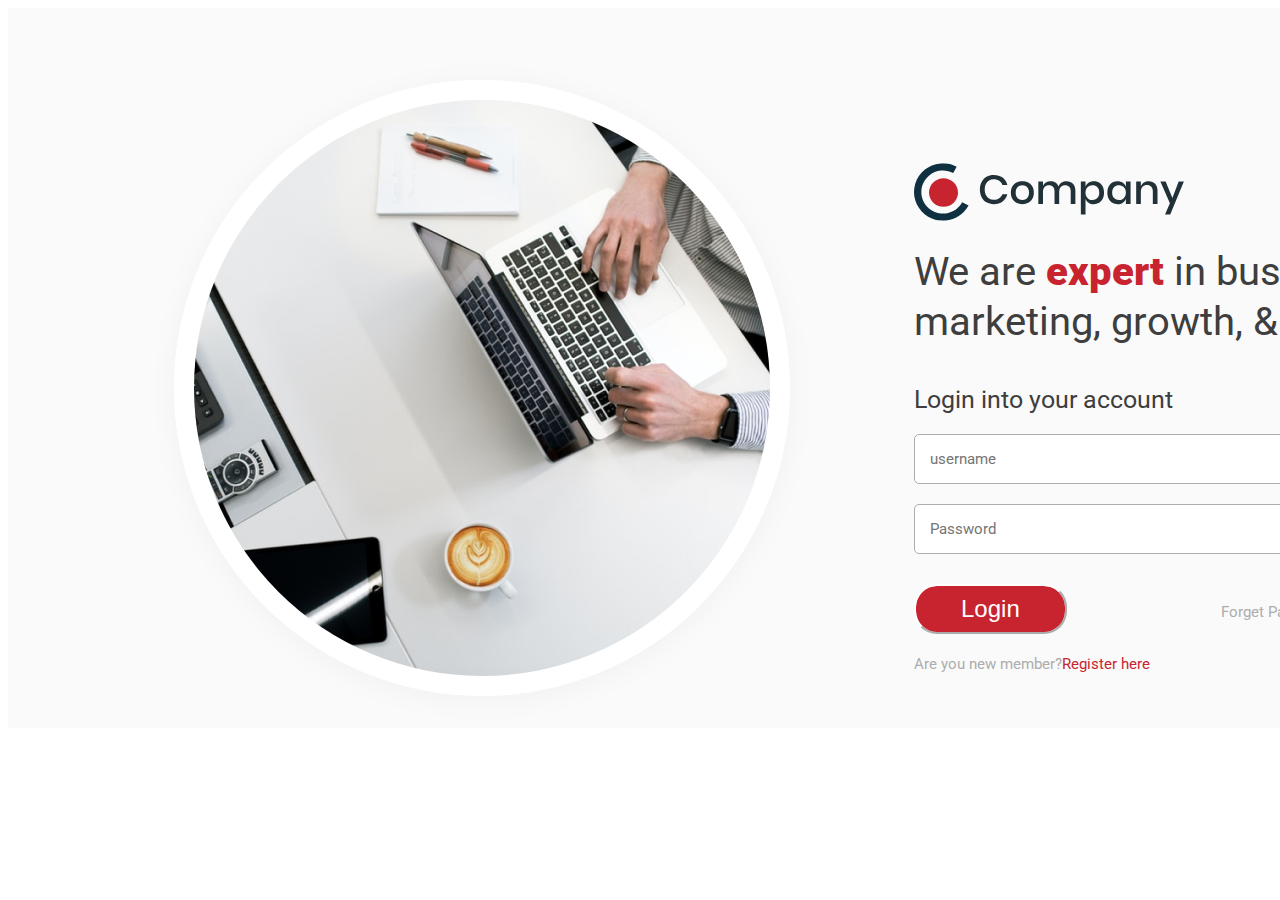
==== index.html @ 05fa9e7a "Assignment 1 uploaded" ====
<!DOCTYPE html>
<html>
  <head>
    <title>Login Page</title>
    <link rel="stylesheet" type="text/css" href="css/style.css"> 
    <link rel="preconnect" href="https://fonts.googleapis.com">
<link rel="preconnect" href="https://fonts.gstatic.com" crossorigin>
<link href="https://fonts.googleapis.com/css2?family=Roboto:wght@300;400&family=Ubuntu&display=swap" rel="stylesheet">
<link rel="preconnect" href="https://fonts.googleapis.com">
<link rel="preconnect" href="https://fonts.gstatic.com" crossorigin>
<link href="https://fonts.googleapis.com/css2?family=Roboto:wght@900&family=Ubuntu&display=swap" rel="stylesheet">
  </head>
  <body>
    <div id="container">
      <div class="left">
        <img class="company-logo" src="images/hero-image.png" />
      </div>
      <div class="right">
        <img class="header-logo" src="images/header-logo.svg">
        <p class="discription">
          We are <span class="expert">expert </span> in business, marketing,
          growth, & sales.
        </p>
        <p class="discription2">Login into your account</p>
        <input class="uname" type="text" placeholder="username">
        <input class="pass" type="password" placeholder="Password">
        <button class="loginbtn" type="submit">Login</button>
        <p  class="forgetpassword" >Forget Password?</p>
        <p class="register">Are you new member?<span class="registerlink"><link>Register here</link></span></p>
      </div>
    </div>
  </body>
</html>
---- css/style.css ----
#container {
  width: 1500px;
  height: 720px;
  display: flex;
  margin: auto;
  justify-content: space-between;
  align-items: center;
  background-color: #fafafa;
}

.left {
  width: 576px;
  height: 576px;
  margin-left: 166px;
  margin-top: 72px;
  margin-bottom: 72px;
}
.right {
  width: 984px;
}
.header-logo {
  width: 272px;
  height: 58px;
  margin-top: 106px;
  margin-left: 164px;
}
.company-logo {
  width: 576px;
  height: 576px;
  border-radius: 50%;
  border: 20px solid #ffffff;
  box-shadow: 0px 4px 31px #0000000a;
}

.discription {
  margin-left: 164px;
  margin-top: 20px;
  text-align: left;
  font-family: Roboto;
  font-size: 40px;
  letter-spacing: 0px;
  color: #3e3e3e;
  opacity: 1;
}

.expert {
  text-align: left;
  font: normal normal 900 40px/53px Roboto;
  letter-spacing: 0px;
  color: #c8242f;
  display: inline;
}

.discription2 {
  /* margin-left: 164px;
    margin-top: 31px; */
  margin: 31px 0px 0px 164px;
  text-align: left;
  font-family: Roboto;
  font-weight: Regular;
  font-size: 25px;
  color: #3e3e3e;
}
.uname {
  margin-left: 164px;
  margin-top: 20px;
  /* background: #ffffff 0% 0% no-repeat padding-box; */
  border: 1px solid #adadad;
  border-radius: 5px;
  font: normal normal normal 15px/20px Roboto;
  letter-spacing: 0px;
  color: #adadad;
  opacity: 1;
  padding-top: 14px;
  padding-bottom: 14px;
  padding-left: 15px;
  padding-right: 224px;
}
.pass {
  margin-left: 164px;
  margin-top: 20px;
  /* background: #ffffff 0% 0% no-repeat padding-box; */
  border: 1px solid #adadad;
  border-radius: 5px;
  font: normal normal normal 15px/20px Roboto;
  letter-spacing: 0px;
  color: #adadad;
  opacity: 1;
  padding-top: 14px;
  padding-bottom: 14px;
  padding-left: 15px;
  padding-right: 224px;
}
.loginbtn {
  display: inline;
  margin-left: 164px;
  margin-right: 150px;
  margin-top: 30px;
  background: #c8242f 0% 0% no-repeat padding-box;
  border-radius: 23px;
  opacity: 1;
  font: normal normal medium 18px/24px Roboto;
  border-color: #ffffff;
  letter-spacing: 0px;
  color: #ffffff;
  font-size: 24px;
  padding-left: 45px;
  padding-top: 9px;
  padding-right: 45px;
  padding-bottom: 9px;
}

.forgetpassword {
  display: inline;
  text-align: left; 
  font: normal normal normal 15px/20px Roboto;
  letter-spacing: 0px;
  color: #adadad;
  
}

.register {
  margin-left: 164px;
  margin-top: 20px;
  margin-bottom: 5px;
  text-align: left;
  font: normal normal normal 15px/20px Roboto;
  letter-spacing: 0px;
  color: #adadad;
  opacity: 1;
}
.registerlink {
  text-align: left;
  font: normal normal normal 15px/20px Roboto;
  letter-spacing: 0px;
  color: #c8242f;
  opacity: 1;
}
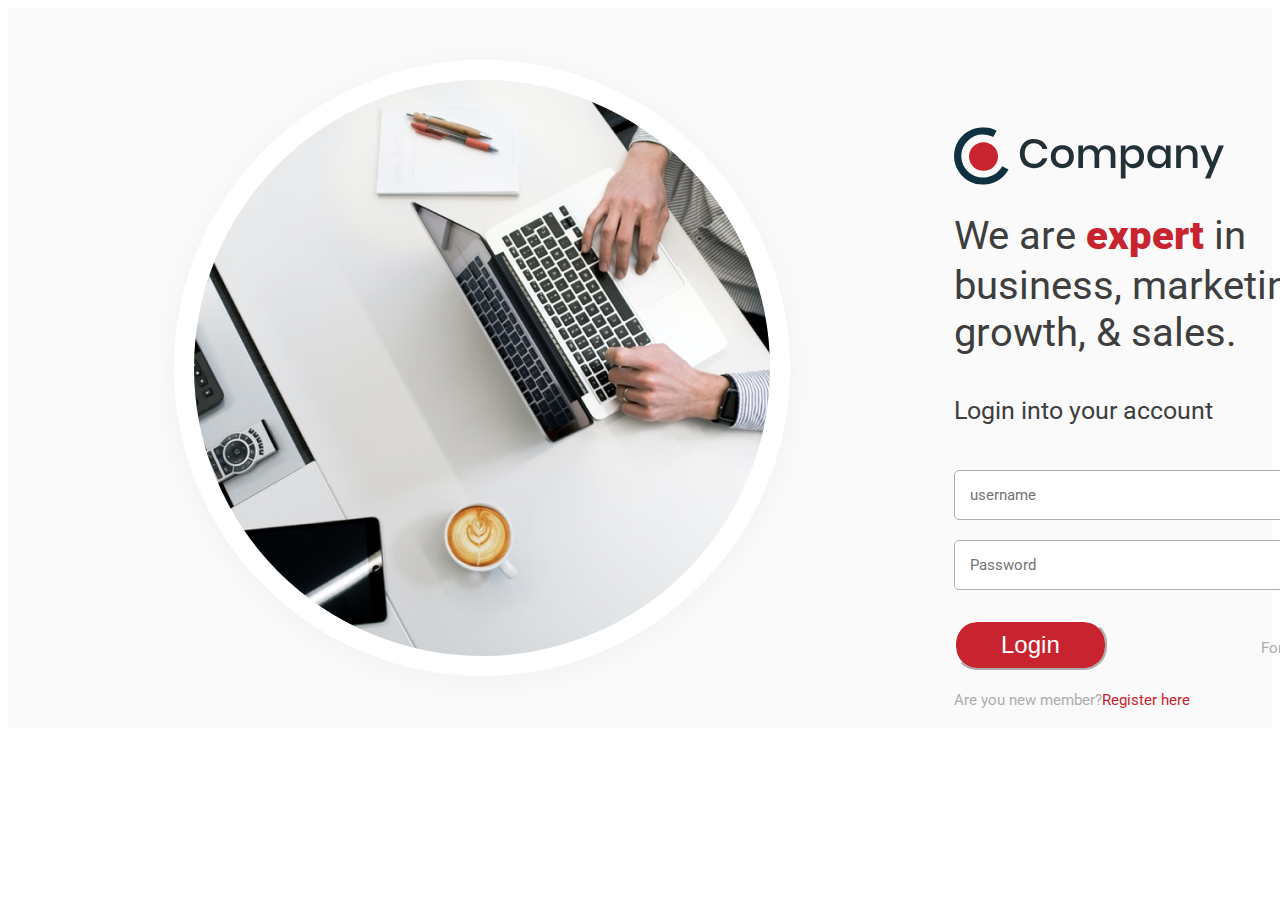
==== commit 09a7ade4: "file for responsive uploaded" ====
--- a/index.html
+++ b/index.html
@@ -11,7 +11,7 @@
 <link href="https://fonts.googleapis.com/css2?family=Roboto:wght@900&family=Ubuntu&display=swap" rel="stylesheet">
   </head>
   <body>
-    <div id="container">
+    <div class="cont">
       <div class="left">
         <img class="company-logo" src="images/hero-image.png" />
       </div>
--- a/css/style.css
+++ b/css/style.css
@@ -1,28 +1,28 @@
-#container {
-  width: 1500px;
-  height: 720px;
+.cont {
+  max-width: 1500px;
+  max-height: 720px;
   display: flex;
   margin: auto;
   justify-content: space-between;
   align-items: center;
   background-color: #fafafa;
 }
-
 .left {
-  width: 576px;
-  height: 576px;
+  width: 650px;
+  height: 616px;
   margin-left: 166px;
   margin-top: 72px;
   margin-bottom: 72px;
 }
 .right {
-  width: 984px;
+  width: auto;
+  margin-left: 164px;
 }
 .header-logo {
   width: 272px;
   height: 58px;
   margin-top: 106px;
-  margin-left: 164px;
+  /* margin-left: 164px; */
 }
 .company-logo {
   width: 576px;
@@ -33,7 +33,7 @@
 }
 
 .discription {
-  margin-left: 164px;
+  /* margin-left: 164px; */
   margin-top: 20px;
   text-align: left;
   font-family: Roboto;
@@ -52,9 +52,8 @@
 }
 
 .discription2 {
-  /* margin-left: 164px;
-    margin-top: 31px; */
-  margin: 31px 0px 0px 164px;
+  margin-top: 31px;
+  /* margin: 31px 0px 0px 164px; */
   text-align: left;
   font-family: Roboto;
   font-weight: Regular;
@@ -62,7 +61,7 @@
   color: #3e3e3e;
 }
 .uname {
-  margin-left: 164px;
+  /* margin-left: 164px; */
   margin-top: 20px;
   /* background: #ffffff 0% 0% no-repeat padding-box; */
   border: 1px solid #adadad;
@@ -77,7 +76,7 @@
   padding-right: 224px;
 }
 .pass {
-  margin-left: 164px;
+  /* margin-left: 164px; */
   margin-top: 20px;
   /* background: #ffffff 0% 0% no-repeat padding-box; */
   border: 1px solid #adadad;
@@ -93,7 +92,7 @@
 }
 .loginbtn {
   display: inline;
-  margin-left: 164px;
+  /* margin-left: 164px; */
   margin-right: 150px;
   margin-top: 30px;
   background: #c8242f 0% 0% no-repeat padding-box;
@@ -120,7 +119,7 @@
 }
 
 .register {
-  margin-left: 164px;
+  /* margin-left: 164px; */
   margin-top: 20px;
   margin-bottom: 5px;
   text-align: left;
@@ -136,3 +135,48 @@
   color: #c8242f;
   opacity: 1;
 }
+
+
+/* ------------------------------------------------------------------------------------------------- */
+
+@media screen and (max-width:800px) {
+  .cont{
+    flex-direction: column;
+  }
+}
+@media screen and (min-width:360px) and (max-width:1024px){
+  
+  .left {
+      margin-left: 100px;
+    }
+  .right{
+    margin-left: 50px;
+  }
+     .company-logo {
+       margin-top: 100px;
+       width: 400px;
+       height: 400px;
+     }
+    .uname {
+      padding-right: 180px;
+    }
+  
+    .pass {
+      padding-right: 180px;
+    }
+  .header-logo{
+    margin-top: 120px;
+  }
+  .discription{
+    margin-bottom: 15px;
+  }
+  .discription2{
+    margin-top: 5px;
+    margin-bottom: 5px;
+  }
+  .loginbtn{
+    margin-top: 15px;
+    margin-right: 40px;
+  }
+}
+
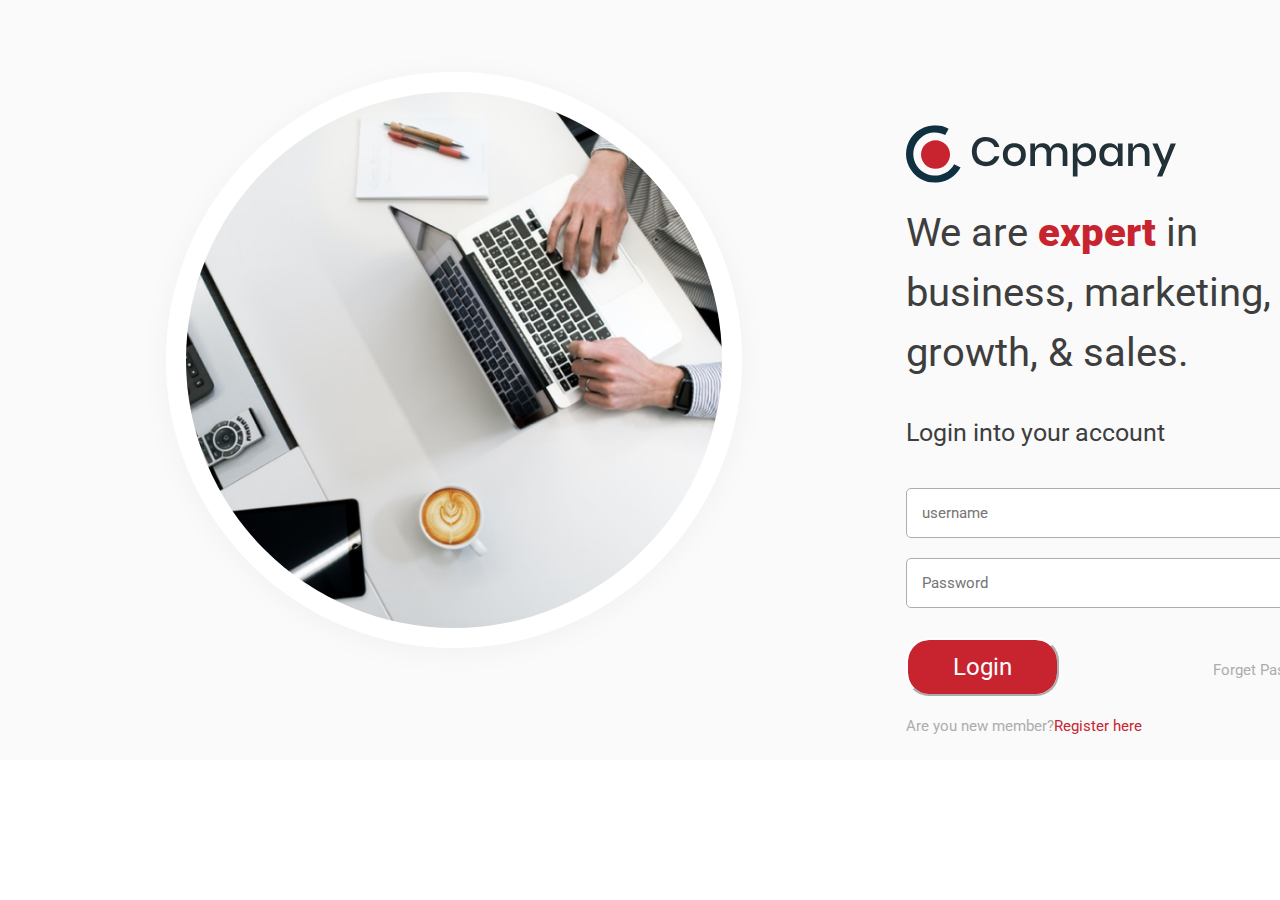
==== commit 3aa1928b: "dashboard and innerpage file updated for responsive" ====
--- a/index.html
+++ b/index.html
@@ -2,6 +2,7 @@
 <html>
   <head>
     <title>Login Page</title>
+        <link type="text/css" rel="stylesheet" href="css/bootstrap.min.css" />
     <link rel="stylesheet" type="text/css" href="css/style.css"> 
     <link rel="preconnect" href="https://fonts.googleapis.com">
 <link rel="preconnect" href="https://fonts.gstatic.com" crossorigin>
@@ -11,7 +12,7 @@
 <link href="https://fonts.googleapis.com/css2?family=Roboto:wght@900&family=Ubuntu&display=swap" rel="stylesheet">
   </head>
   <body>
-    <div class="cont">
+    <div class="cont" id="cont">
       <div class="left">
         <img class="company-logo" src="images/hero-image.png" />
       </div>
@@ -29,5 +30,10 @@
         <p class="register">Are you new member?<span class="registerlink"><link>Register here</link></span></p>
       </div>
     </div>
+    <script>
+      var x=window.screen.availHeight;
+        var y=window.screen.availWidth;
+     
+    </script>
   </body>
 </html>--- a/css/style.css
+++ b/css/style.css
@@ -1,9 +1,9 @@
 .cont {
-  max-width: 1500px;
-  max-height: 720px;
+ 
   display: flex;
+  flex-direction: row;
   margin: auto;
-  justify-content: space-between;
+  /* justify-content: space-between; */
   align-items: center;
   background-color: #fafafa;
 }
@@ -22,7 +22,7 @@
   width: 272px;
   height: 58px;
   margin-top: 106px;
-  /* margin-left: 164px; */
+
 }
 .company-logo {
   width: 576px;
@@ -33,7 +33,7 @@
 }
 
 .discription {
-  /* margin-left: 164px; */
+
   margin-top: 20px;
   text-align: left;
   font-family: Roboto;
@@ -53,7 +53,7 @@
 
 .discription2 {
   margin-top: 31px;
-  /* margin: 31px 0px 0px 164px; */
+
   text-align: left;
   font-family: Roboto;
   font-weight: Regular;
@@ -61,9 +61,9 @@
   color: #3e3e3e;
 }
 .uname {
-  /* margin-left: 164px; */
+
   margin-top: 20px;
-  /* background: #ffffff 0% 0% no-repeat padding-box; */
+
   border: 1px solid #adadad;
   border-radius: 5px;
   font: normal normal normal 15px/20px Roboto;
@@ -76,9 +76,9 @@
   padding-right: 224px;
 }
 .pass {
-  /* margin-left: 164px; */
+
   margin-top: 20px;
-  /* background: #ffffff 0% 0% no-repeat padding-box; */
+  
   border: 1px solid #adadad;
   border-radius: 5px;
   font: normal normal normal 15px/20px Roboto;
@@ -92,7 +92,7 @@
 }
 .loginbtn {
   display: inline;
-  /* margin-left: 164px; */
+  
   margin-right: 150px;
   margin-top: 30px;
   background: #c8242f 0% 0% no-repeat padding-box;
@@ -136,15 +136,7 @@
   opacity: 1;
 }
 
-
-/* ------------------------------------------------------------------------------------------------- */
-
-@media screen and (max-width:800px) {
-  .cont{
-    flex-direction: column;
-  }
-}
-@media screen and (min-width:360px) and (max-width:1024px){
+@media screen  and (max-width:1024px){
   
   .left {
       margin-left: 100px;
@@ -179,4 +171,6 @@
     margin-right: 40px;
   }
 }
-
+.mobile{
+  flex-direction: column;
+}
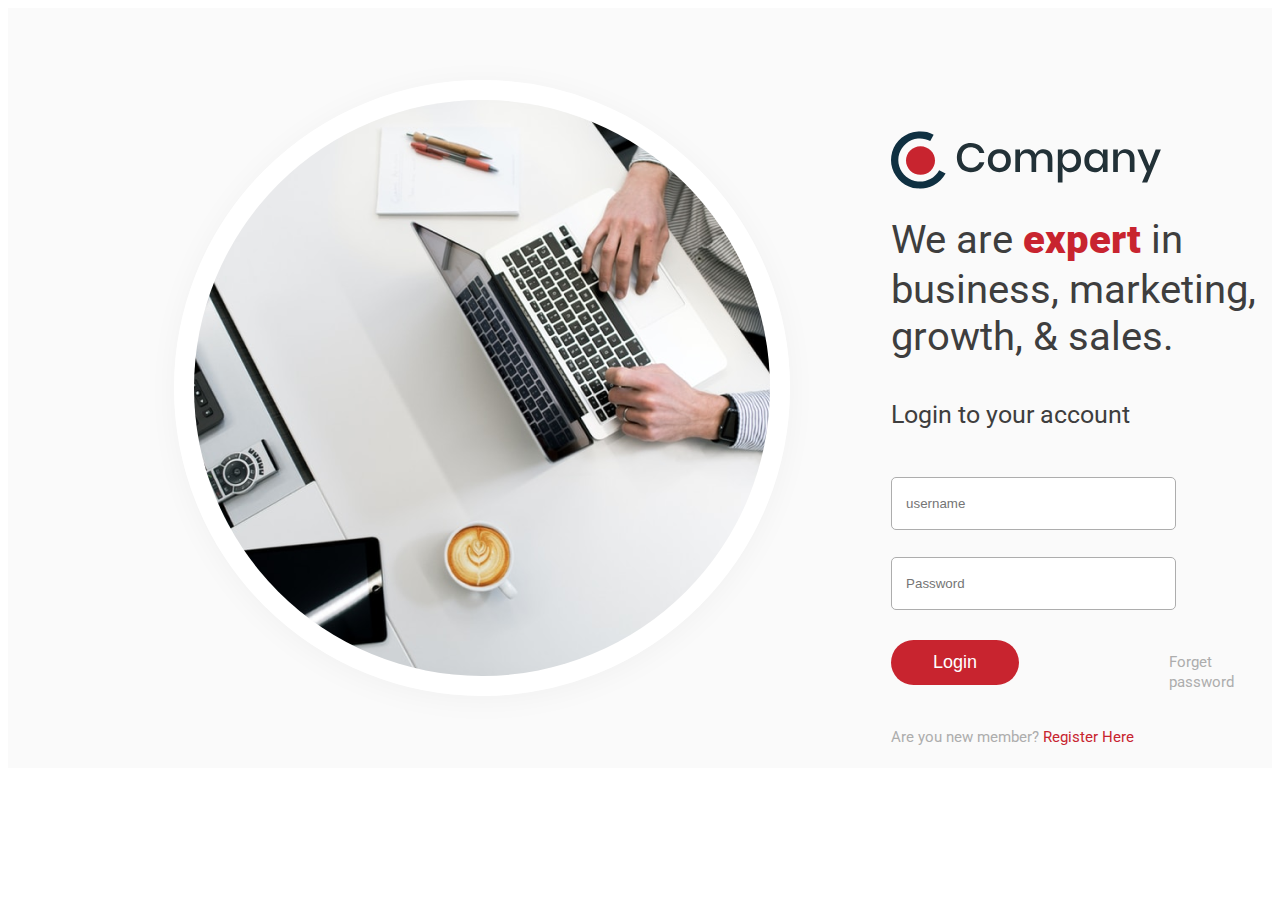
==== commit 1b9e4a42: "loginpage bug solved" ====
--- a/index.html
+++ b/index.html
@@ -1,39 +1,38 @@
 <!DOCTYPE html>
-<html>
-  <head>
-    <title>Login Page</title>
-        <link type="text/css" rel="stylesheet" href="css/bootstrap.min.css" />
-    <link rel="stylesheet" type="text/css" href="css/style.css"> 
+<html lang="en">
+<head>
+    <meta charset="UTF-8">
+    <meta http-equiv="X-UA-Compatible" content="IE=edge">
+    <meta name="viewport" content="width=device-width, initial-scale=1.0">
     <link rel="preconnect" href="https://fonts.googleapis.com">
 <link rel="preconnect" href="https://fonts.gstatic.com" crossorigin>
-<link href="https://fonts.googleapis.com/css2?family=Roboto:wght@300;400&family=Ubuntu&display=swap" rel="stylesheet">
-<link rel="preconnect" href="https://fonts.googleapis.com">
-<link rel="preconnect" href="https://fonts.gstatic.com" crossorigin>
-<link href="https://fonts.googleapis.com/css2?family=Roboto:wght@900&family=Ubuntu&display=swap" rel="stylesheet">
-  </head>
-  <body>
-    <div class="cont" id="cont">
-      <div class="left">
-        <img class="company-logo" src="images/hero-image.png" />
-      </div>
-      <div class="right">
-        <img class="header-logo" src="images/header-logo.svg">
-        <p class="discription">
-          We are <span class="expert">expert </span> in business, marketing,
-          growth, & sales.
-        </p>
-        <p class="discription2">Login into your account</p>
-        <input class="uname" type="text" placeholder="username">
-        <input class="pass" type="password" placeholder="Password">
-        <button class="loginbtn" type="submit">Login</button>
-        <p  class="forgetpassword" >Forget Password?</p>
-        <p class="register">Are you new member?<span class="registerlink"><link>Register here</link></span></p>
-      </div>
+<link href="https://fonts.googleapis.com/css2?family=Roboto:wght@300;400;700;900&display=swap" rel="stylesheet">
+    <link href="css/loginpage.css" rel="stylesheet">
+    <title>Document</title>
+</head>
+<body>
+    <div>
+        <div class="cont">
+        <div class="left">
+            <img src="images/hero-image.png">
+        </div>
+        <div class="right">
+            <img class="header-logo"src="images/header-logo.svg">
+            <p class="text1">We are
+                <span class="expert-txt"> expert</span>
+                 in business, marketing, growth, & sales.</p>
+                 <p class="text2">Login to your account</p>
+                 <input class="uname" type="text" placeholder="username">
+                 <input class="pass" type="password" placeholder="Password">
+                 <div style="display: flex;">
+                    <button id="login-btn" type="submit">Login</button>
+                 <p class="forget">Forget password</p>
+                 </div>
+                 <p class="text3">Are you new member? <a id="register-link">Register Here</a></p>
+                 
+        </div>
     </div>
-    <script>
-      var x=window.screen.availHeight;
-        var y=window.screen.availWidth;
-     
-    </script>
-  </body>
+    </div>
+    
+</body>
 </html>--- a/css/loginpage.css
+++ b/css/loginpage.css
@@ -0,0 +1,224 @@
+.cont{
+display: flex;
+
+    margin: auto;
+    justify-content: space-between;
+    align-items: center;
+    background-color: #fafafa;
+}
+.left{
+width: 650px;
+    height: 616px;
+    margin-left: 166px;
+    margin-top: 72px;
+    margin-bottom: 72px;
+}
+.left img{
+
+
+    border-radius: 50%;
+    border: 20px solid #ffffff;
+    box-shadow: 0px 4px 31px #0000000a;
+}
+.right{
+    
+width: auto;
+margin-left: 8%;
+    /* margin-left: 150px; */
+}
+.header-logo{
+    width: 272px;
+        height: 58px;
+        margin-top: 106px;
+}
+.text1{
+    
+    margin-top: 20px;
+        text-align: left;
+        font-family: Roboto;
+        font-size: 40px;
+        letter-spacing: 0px;
+        color: #3e3e3e;
+        opacity: 1;
+}
+.expert-txt{
+   
+        
+        text-align: left;
+            font: normal normal 900 40px/53px Roboto;
+            letter-spacing: 0px;
+            color: #c8242f;
+            display: inline;
+}
+.text2{
+  
+    margin-top: 31px;
+    
+        text-align: left;
+        font-family: Roboto;
+        font-weight: Regular;
+        font-size: 25px;
+        color: #3e3e3e;
+}
+.uname{
+   
+        width: 70%;
+        height: 49px;
+        /* UI Properties */
+        background: #FFFFFF 0% 0% no-repeat padding-box;
+        border: 1px solid #ADADAD;
+        border-radius: 5px;
+        opacity: 1;
+        margin-top: 23px;
+        padding-left: 14px;
+}
+.pass{
+   
+        width: 70%;
+        height: 49px;
+        /* UI Properties */
+        background: #FFFFFF 0% 0% no-repeat padding-box;
+        border: 1px solid #ADADAD;
+        border-radius: 5px;
+        opacity: 1;
+        margin-top: 27px;
+        padding-left: 14px;
+}
+#login-btn{
+   display: inline;
+    width: 138px;
+        height: 45px;
+        /* UI Properties */
+        background: #C8242F 0% 0% no-repeat padding-box;
+        border-radius: 23px;
+        border: #FFFFFF;
+        opacity: 1;
+        margin-top: 30px;
+        margin-right: 20px;
+       
+            
+          font-size: 18px;
+            font: normal normal medium 18px/24px Roboto;
+            letter-spacing: 0px;
+            color: #FFFFFF;
+            opacity: 1;
+}
+.forget{
+    font: normal normal normal 15px/20px Roboto;
+        letter-spacing: 0px;
+        color: #ADADAD;
+        opacity: 1;
+        margin-top: 42px;
+        margin-left: 130px;
+}
+.text3{
+    margin-top: 20px;
+        margin-bottom: 5px;
+        text-align: left;
+        font: normal normal normal 15px/20px Roboto;
+        letter-spacing: 0px;
+        color: #adadad;
+        opacity: 1;
+    
+}
+#register-link{
+    text-align: left;
+        font: normal normal normal 15px/20px Roboto;
+        letter-spacing: 0px;
+        color: #c8242f;
+        opacity: 1;
+}
+
+
+@media screen and (max-width:1024px) {
+.right{
+    margin-left: 50px;
+    /* padding-left: 120px; */
+}
+.left{
+width: 90%;
+    height: 80%;
+    margin-left: 20px;
+}
+.left img{
+width: 90%;
+    height: 80%;
+}
+.text1{
+    width: 85%;
+    margin: 5px 0px 5px 0px;    
+}
+.uname{
+    width:70%;
+    margin-top: 5px;
+}
+.pass{
+    width: 70%;
+}
+.forget{
+    margin-top: 25px;
+    margin-left: 20px;
+}
+.text2{
+margin:10px 0px 10px 0px;
+}
+#login-btn{
+    margin-top: 15px;
+}
+.header-logo{
+    margin-top: 70px;
+}
+}
+@media screen and (max-width:768px) {
+    .cont {
+        flex-direction: column;
+    }
+
+    .left {
+        width: 70%;
+        height: 70%;
+        margin: 10px 0px 10px 0px;
+    }
+
+    .left img {
+        width: 70%;
+    }
+    .header-logo{
+        margin-top: 10px;
+    }
+
+}
+@media screen and (max-width:360px) {
+    .cont {
+        flex-direction: column;
+    }
+
+    .left {
+        display: none;
+    }
+
+    .text1 {
+        width: 300px;
+    }
+
+    .right {
+        margin-left: 5px;
+    }
+
+    .header-logo {
+        margin-top: 50px;
+    }
+
+    
+
+    
+
+    #login-btn {
+        width: 100px;
+        height: 25px;
+    }
+
+    .forget {
+        margin-left: 50px;
+    }
+}